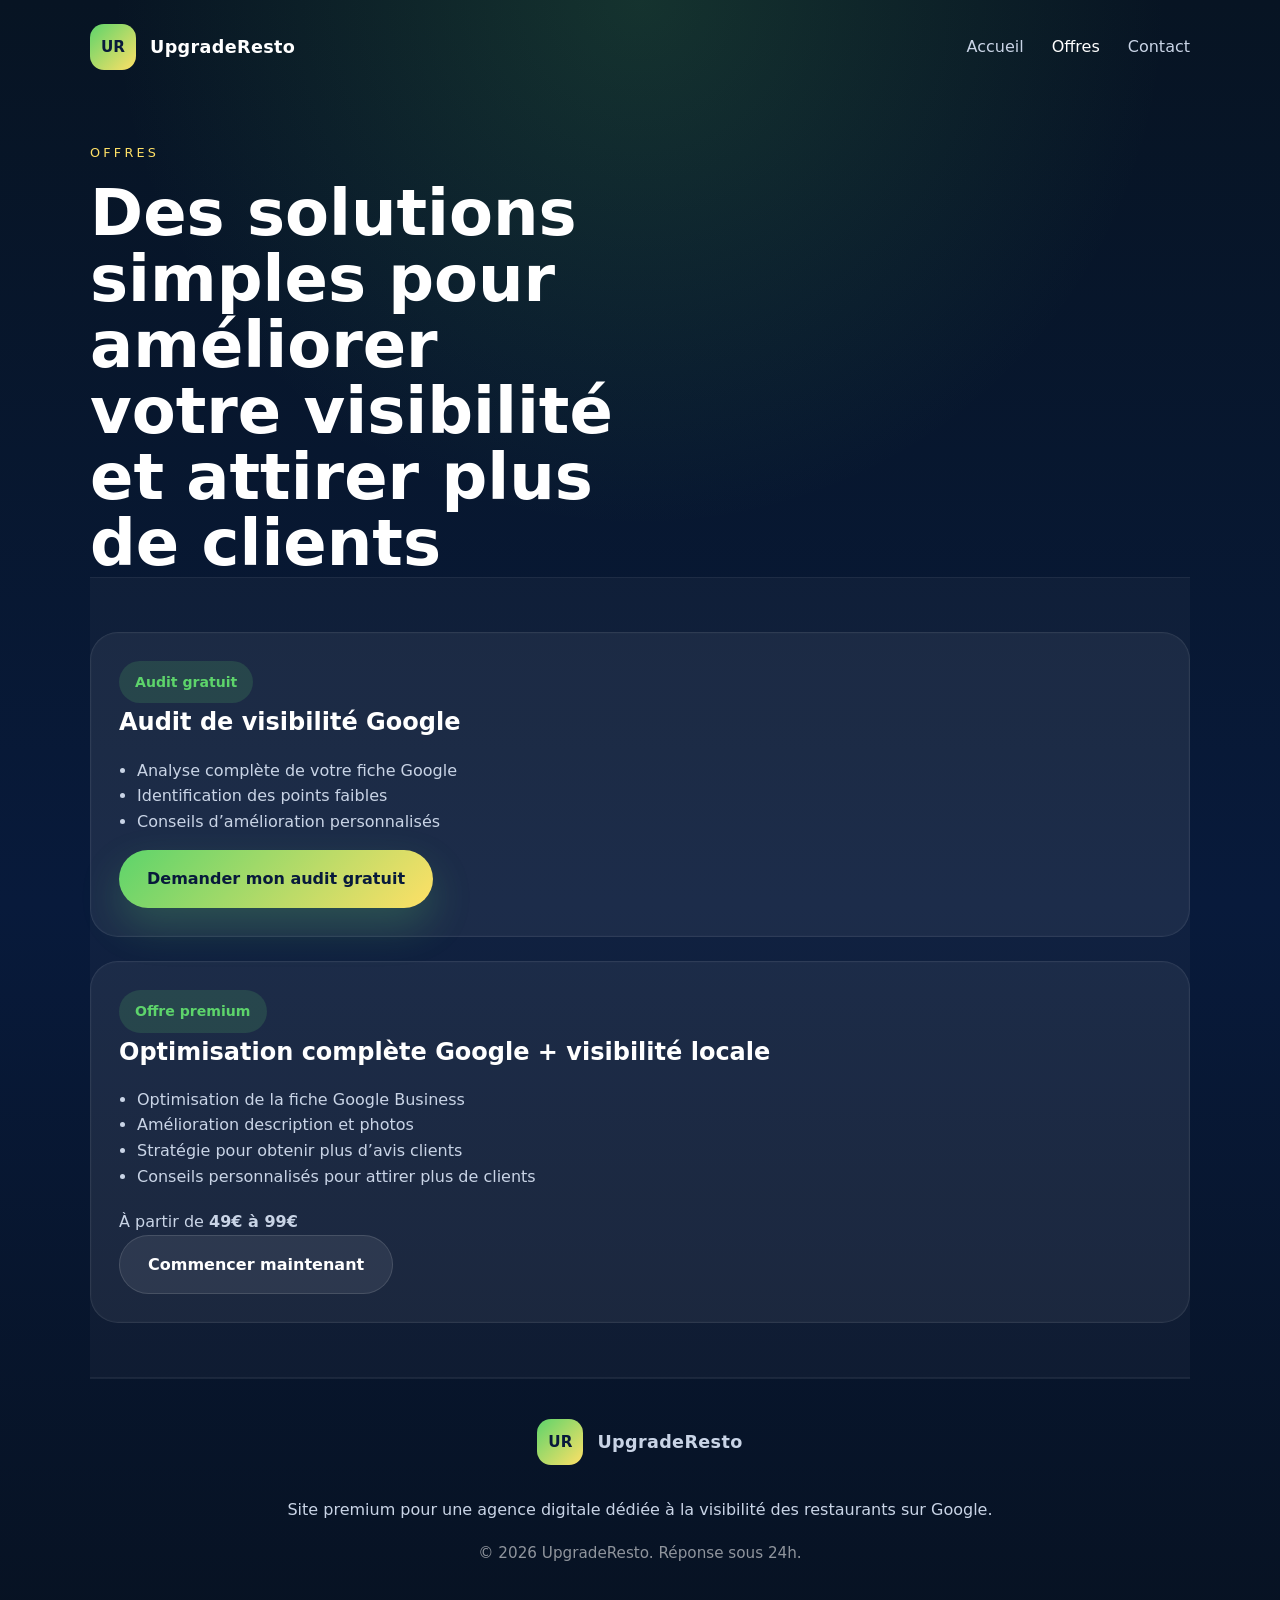
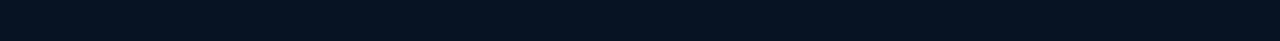
==== offres.html @ 26a1ed91 "Ajout du site UpgradeResto pour GitHub Pages" ====
<!DOCTYPE html>
<html lang="fr">
  <head>
    <meta charset="UTF-8" />
    <meta name="viewport" content="width=device-width, initial-scale=1.0" />
    <title>Offres — UpgradeResto</title>
    <meta
      name="description"
      content="Découvrez nos offres pour améliorer la visibilité de votre restaurant sur Google et attirer plus de clients."
    />
    <link rel="stylesheet" href="styles.css" />
  </head>
  <body>
    <header class="site-header">
      <div class="brand">
        <span class="brand-mark">UR</span>
        <span class="brand-text">UpgradeResto</span>
      </div>
      <nav class="main-nav" aria-label="Navigation principale">
        <a href="index.html" class="nav-link">Accueil</a>
        <a href="offres.html" class="nav-link active">Offres</a>
        <a href="contact.html" class="nav-link">Contact</a>
      </nav>
    </header>

    <main>
      <section class="section hero-small">
        <p class="eyebrow">Offres</p>
        <h1>Des solutions simples pour améliorer votre visibilité et attirer plus de clients</h1>
      </section>

      <section class="section section-soft">
        <div class="grid offers-grid">
          <article class="offer-card offer-free">
            <span class="offer-label">Audit gratuit</span>
            <h2>Audit de visibilité Google</h2>
            <ul>
              <li>Analyse complète de votre fiche Google</li>
              <li>Identification des points faibles</li>
              <li>Conseils d’amélioration personnalisés</li>
            </ul>
            <a href="contact.html" class="btn btn-primary">Demander mon audit gratuit</a>
          </article>

          <article class="offer-card offer-paid">
            <span class="offer-label">Offre premium</span>
            <h2>Optimisation complète Google + visibilité locale</h2>
            <ul>
              <li>Optimisation de la fiche Google Business</li>
              <li>Amélioration description et photos</li>
              <li>Stratégie pour obtenir plus d’avis clients</li>
              <li>Conseils personnalisés pour attirer plus de clients</li>
            </ul>
            <p class="price">À partir de <strong>49€ à 99€</strong></p>
            <a href="contact.html" class="btn btn-secondary">Commencer maintenant</a>
          </article>
        </div>
      </section>
    </main>

    <footer class="site-footer">
      <div class="footer-brand">
        <span class="brand-mark">UR</span>
        <span class="brand-text">UpgradeResto</span>
      </div>
      <p>Site premium pour une agence digitale dédiée à la visibilité des restaurants sur Google.</p>
      <p class="footer-note">© 2026 UpgradeResto. Réponse sous 24h.</p>
    </footer>
  </body>
</html>
---- styles.css ----
:root {
  color-scheme: dark;
  --bg: #081a3b;
  --surface: #0f2754;
  --surface-soft: #122f65;
  --text: #ffffff;
  --muted: #c9d4e6;
  --accent: #5dd46b;
  --accent-soft: #d8ffe1;
  --accent-alt: #ffe066;
  --border: rgba(255, 255, 255, 0.12);
  --shadow: 0 24px 80px rgba(0, 0, 0, 0.18);
}

* {
  box-sizing: border-box;
}

html,
body {
  margin: 0;
  min-height: 100%;
}

body {
  font-family: Inter, system-ui, -apple-system, BlinkMacSystemFont, "Segoe UI", sans-serif;
  background: radial-gradient(circle at top, rgba(93, 212, 107, 0.16), transparent 30%),
    linear-gradient(180deg, #071423 0%, #081a3b 55%, #071222 100%);
  color: var(--text);
  line-height: 1.6;
}

img {
  max-width: 100%;
}

a {
  color: inherit;
  text-decoration: none;
}

button,
input,
textarea {
  font: inherit;
}

.site-header,
.site-footer {
  width: min(1100px, calc(100% - 32px));
  margin: 0 auto;
}

.site-header {
  display: flex;
  align-items: center;
  justify-content: space-between;
  padding: 24px 0 18px;
}

.brand {
  display: inline-flex;
  align-items: center;
  gap: 14px;
}

.brand-mark {
  display: inline-flex;
  align-items: center;
  justify-content: center;
  width: 46px;
  height: 46px;
  border-radius: 14px;
  background: linear-gradient(135deg, var(--accent), var(--accent-alt));
  color: #081a3b;
  font-size: 0.95rem;
  font-weight: 800;
}

.brand-text {
  font-size: 1.1rem;
  letter-spacing: 0.02em;
  font-weight: 700;
}

.main-nav {
  display: flex;
  gap: 28px;
  flex-wrap: wrap;
}

.nav-link {
  color: var(--muted);
  font-weight: 500;
  transition: color 0.2s ease;
}

.nav-link:hover,
.nav-link.active {
  color: var(--text);
}

.main-nav .nav-link.active {
  position: relative;
}

.hero,
.section,
.section-soft,
.hero-small {
  width: min(1100px, calc(100% - 32px));
  margin: 0 auto;
}

.hero {
  display: grid;
  grid-template-columns: 1.2fr 1fr;
  gap: 44px;
  align-items: center;
  padding: 64px 0 42px;
}

.hero-copy {
  max-width: 640px;
}

.eyebrow {
  text-transform: uppercase;
  letter-spacing: 0.25em;
  color: var(--accent-alt);
  font-size: 0.8rem;
  margin-bottom: 18px;
}

h1,
h2,
h3 {
  margin: 0;
}

h1 {
  font-size: clamp(2.3rem, 5vw, 4rem);
  line-height: 1.03;
  max-width: 12ch;
}

.hero-text,
.section-copy,
.contact-info p {
  color: var(--muted);
  max-width: 700px;
  margin-top: 22px;
  font-size: 1.05rem;
}

.hero-actions {
  display: flex;
  flex-wrap: wrap;
  gap: 16px;
  margin-top: 34px;
}

.btn {
  display: inline-flex;
  align-items: center;
  justify-content: center;
  padding: 16px 28px;
  border-radius: 999px;
  font-weight: 700;
  transition: transform 0.2s ease, box-shadow 0.2s ease, background 0.2s ease;
  border: none;
  cursor: pointer;
}

.btn:hover {
  transform: translateY(-1px);
}

.btn-primary {
  background: linear-gradient(135deg, var(--accent), var(--accent-alt));
  color: #081a3b;
  box-shadow: 0 18px 40px rgba(93, 212, 107, 0.23);
}

.btn-secondary {
  background: rgba(255, 255, 255, 0.08);
  color: var(--text);
  border: 1px solid rgba(255, 255, 255, 0.12);
}

.hero-visual {
  position: relative;
}

.phone-mockup {
  width: 100%;
  max-width: 360px;
  margin: 0 auto;
  border-radius: 40px;
  overflow: hidden;
  border: 1px solid rgba(255, 255, 255, 0.08);
  background: linear-gradient(180deg, rgba(255, 255, 255, 0.08), rgba(255, 255, 255, 0.03));
  box-shadow: var(--shadow);
}

.phone-header {
  display: flex;
  align-items: center;
  gap: 10px;
  padding: 18px;
}

.phone-header span {
  width: 10px;
  height: 10px;
  border-radius: 50%;
  background: rgba(255, 255, 255, 0.6);
}

.phone-screen {
  padding: 24px;
}

.rating-bar {
  display: flex;
  align-items: center;
  justify-content: space-between;
  gap: 16px;
  margin-bottom: 22px;
  color: var(--text);
}

.rating-bar span {
  font-size: 1.4rem;
  font-weight: 700;
}

.stars {
  color: var(--accent-alt);
  letter-spacing: 0.08em;
}

.google-card {
  padding: 22px;
  border-radius: 24px;
  background: rgba(255, 255, 255, 0.08);
  border: 1px solid rgba(255, 255, 255, 0.1);
}

.google-card h2 {
  font-size: 1.2rem;
  margin-bottom: 10px;
}

.google-card p {
  color: var(--muted);
  margin: 0 0 14px;
}

.card-meta {
  display: flex;
  gap: 12px;
  flex-wrap: wrap;
  color: var(--accent-alt);
  font-size: 0.95rem;
}

.map-preview {
  height: 180px;
  margin-top: 20px;
  border-radius: 28px;
  background: linear-gradient(135deg, rgba(93, 212, 107, 0.18), rgba(255, 224, 102, 0.18));
}

.section {
  padding: 54px 0;
}

.section-soft {
  padding: 54px 0;
  background: rgba(255, 255, 255, 0.03);
  border-top: 1px solid rgba(255, 255, 255, 0.06);
  border-bottom: 1px solid rgba(255, 255, 255, 0.06);
}

.section-header {
  margin-bottom: 28px;
}

.section-header h2 {
  font-size: clamp(2rem, 3vw, 2.8rem);
  max-width: 10ch;
}

.grid {
  display: grid;
  gap: 24px;
}

.cards-grid {
  grid-template-columns: repeat(2, minmax(0, 1fr));
}

.card,
.offer-card {
  background: rgba(255, 255, 255, 0.05);
  border: 1px solid rgba(255, 255, 255, 0.08);
  border-radius: 28px;
  padding: 28px;
  box-shadow: inset 0 0 0 1px rgba(255, 255, 255, 0.01);
}

.card h3,
.offer-card h2 {
  margin-bottom: 14px;
}

.card p,
.offer-card p,
.offer-card li {
  color: var(--muted);
}

.offer-card ul {
  padding-left: 18px;
  margin: 16px 0;
  list-style: disc;
}

.offer-label {
  display: inline-flex;
  align-items: center;
  justify-content: center;
  padding: 10px 16px;
  border-radius: 999px;
  background: rgba(93, 212, 107, 0.16);
  color: var(--accent);
  font-weight: 700;
  font-size: 0.88rem;
}

.price {
  margin: 20px 0 0;
  font-size: 1rem;
  color: var(--text);
}

.site-footer {
  padding: 40px 0 60px;
  color: var(--muted);
  border-top: 1px solid rgba(255, 255, 255, 0.08);
  text-align: center;
}

.footer-brand {
  display: inline-flex;
  align-items: center;
  gap: 14px;
  margin-bottom: 16px;
}

.footer-note {
  margin-top: 18px;
  color: rgba(255, 255, 255, 0.55);
  font-size: 0.95rem;
}

.hero-small {
  padding: 42px 0 0;
}

.contact-section {
  padding-bottom: 72px;
}

.contact-grid {
  display: grid;
  grid-template-columns: 1.1fr 0.9fr;
  gap: 40px;
  align-items: start;
}

.contact-form {
  display: grid;
  gap: 18px;
}

.contact-form label {
  display: grid;
  gap: 10px;
  font-weight: 500;
  color: var(--text);
}

.contact-form input,
.contact-form textarea {
  width: 100%;
  padding: 16px 18px;
  border-radius: 18px;
  border: 1px solid rgba(255, 255, 255, 0.12);
  background: rgba(255, 255, 255, 0.04);
  color: var(--text);
}

.contact-form input:focus,
.contact-form textarea:focus {
  outline: none;
  border-color: rgba(93, 212, 107, 0.7);
  box-shadow: 0 0 0 4px rgba(93, 212, 107, 0.12);
}

.form-message {
  margin-top: 8px;
  font-size: 0.96rem;
  color: var(--accent);
  min-height: 1.5rem;
}

@media (max-width: 900px) {
  .hero,
  .contact-grid,
  .cards-grid {
    grid-template-columns: 1fr;
  }

  .hero {
    padding-top: 44px;
  }
}

@media (max-width: 640px) {
  .site-header,
  .site-footer,
  .hero,
  .section,
  .section-soft,
  .hero-small {
    width: min(100%, calc(100% - 24px));
  }

  .site-header {
    flex-direction: column;
    align-items: flex-start;
    gap: 18px;
    padding-top: 22px;
  }

  .main-nav {
    gap: 18px;
  }

  .hero h1,
  .section-header h2 {
    font-size: 2.4rem;
  }

  .contact-grid {
    gap: 28px;
  }
}
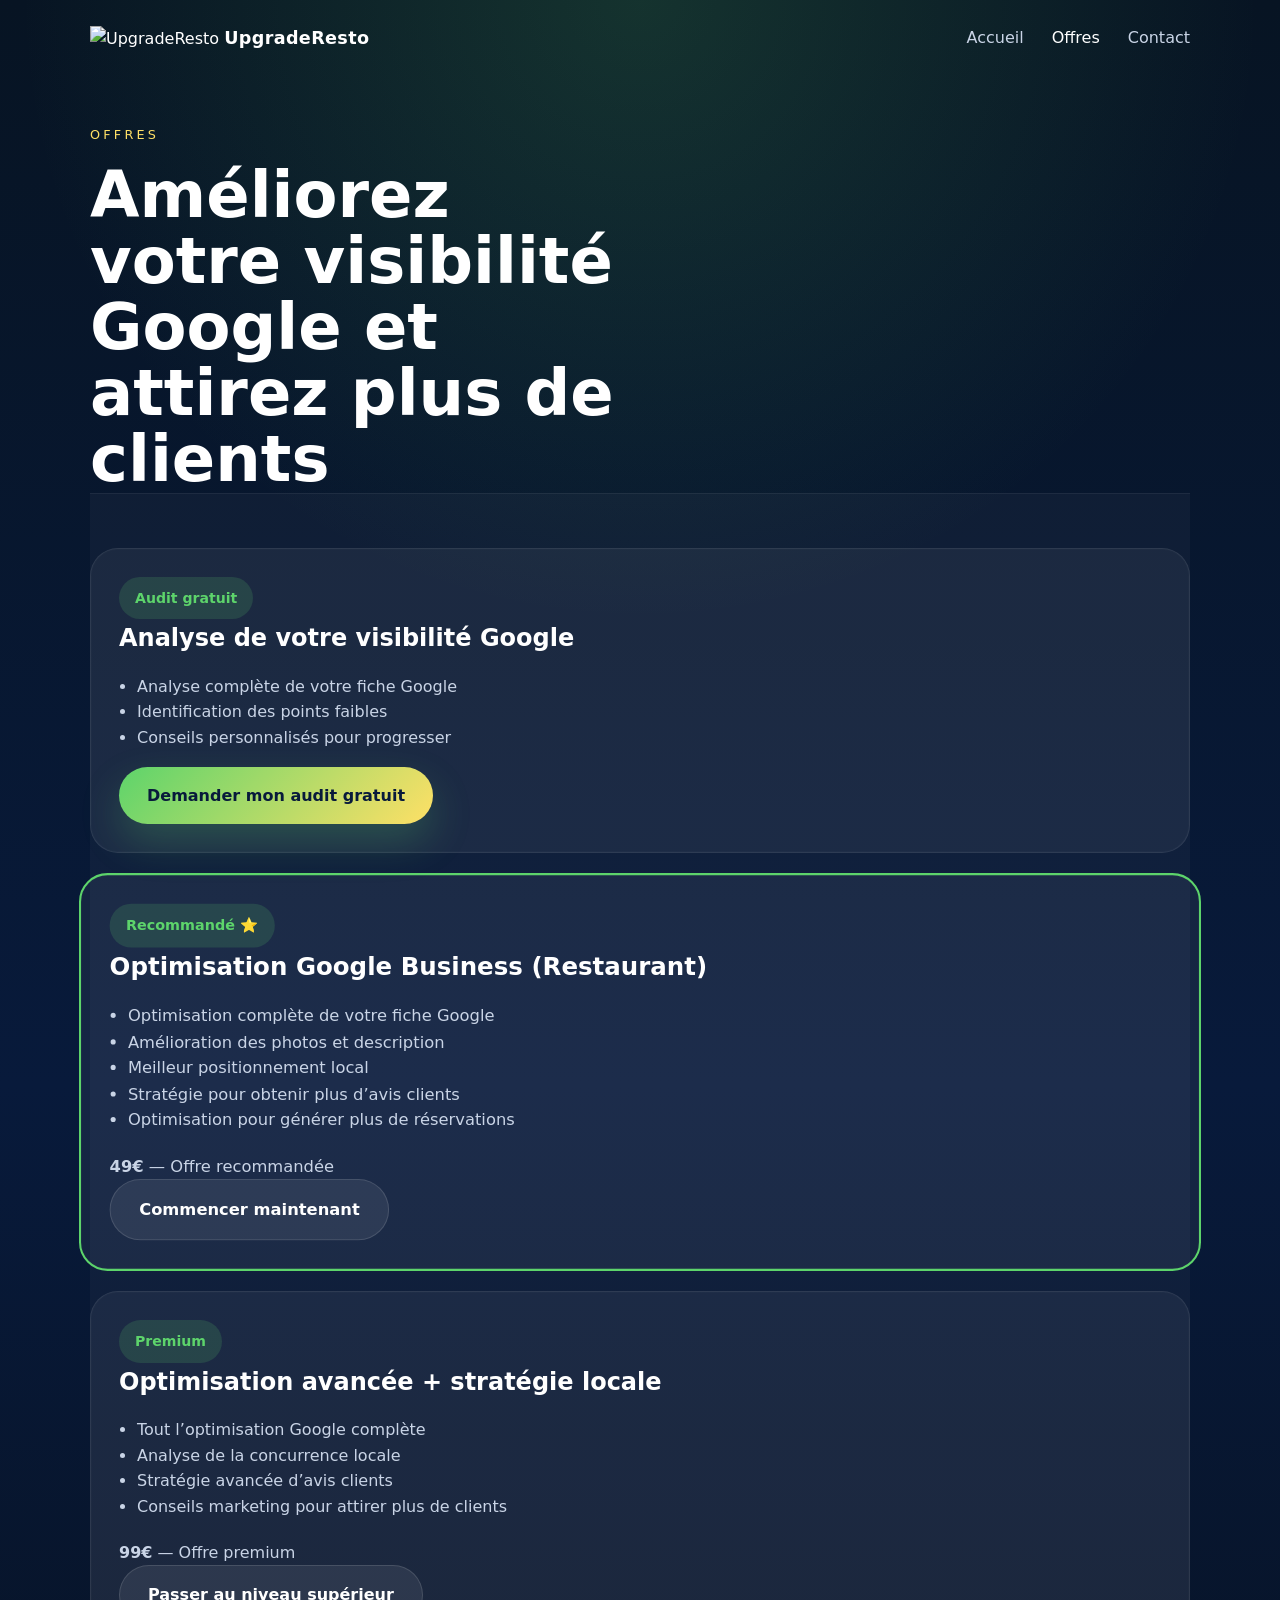
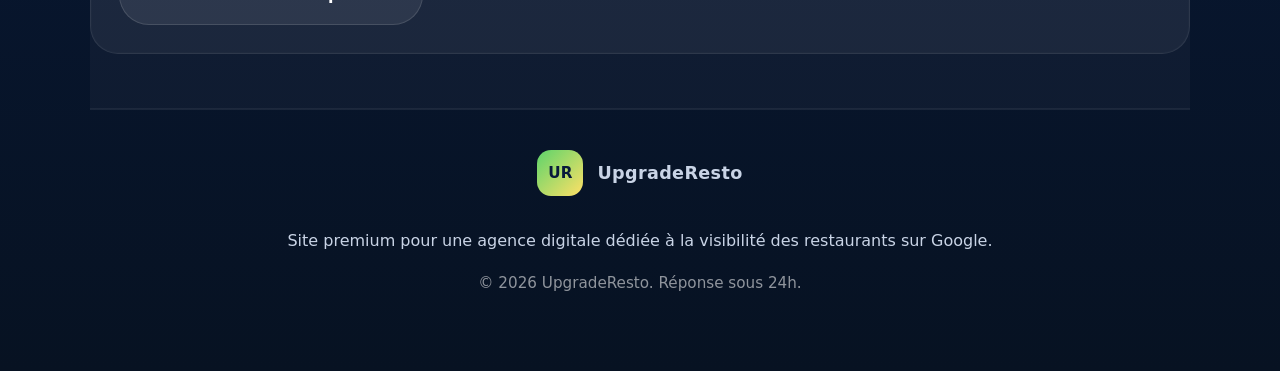
==== commit b360b97b: "Synchronise contact.html et offres.html: mise à jour URL, restructure les offres et améliore le form" ====
--- a/offres.html
+++ b/offres.html
@@ -10,12 +10,14 @@
     />
     <link rel="stylesheet" href="styles.css" />
   </head>
+
   <body>
     <header class="site-header">
-      <div class="brand">
-        <span class="brand-mark">UR</span>
+      <a href="index.html" class="logo">
+        <img src="images/logo.png" alt="UpgradeResto" />
         <span class="brand-text">UpgradeResto</span>
-      </div>
+      </a>
+
       <nav class="main-nav" aria-label="Navigation principale">
         <a href="index.html" class="nav-link">Accueil</a>
         <a href="offres.html" class="nav-link active">Offres</a>
@@ -26,34 +28,74 @@
     <main>
       <section class="section hero-small">
         <p class="eyebrow">Offres</p>
-        <h1>Des solutions simples pour améliorer votre visibilité et attirer plus de clients</h1>
+        <h1>Améliorez votre visibilité Google et attirez plus de clients</h1>
       </section>
 
       <section class="section section-soft">
         <div class="grid offers-grid">
+
+          <!-- 🟢 OFFRE GRATUITE -->
           <article class="offer-card offer-free">
             <span class="offer-label">Audit gratuit</span>
-            <h2>Audit de visibilité Google</h2>
+
+            <h2>Analyse de votre visibilité Google</h2>
+
             <ul>
               <li>Analyse complète de votre fiche Google</li>
               <li>Identification des points faibles</li>
-              <li>Conseils d’amélioration personnalisés</li>
+              <li>Conseils personnalisés pour progresser</li>
             </ul>
-            <a href="contact.html" class="btn btn-primary">Demander mon audit gratuit</a>
+
+            <a href="contact.html" class="btn btn-primary">
+              Demander mon audit gratuit
+            </a>
           </article>
 
+          <!-- ⭐ OFFRE PRINCIPALE -->
+          <article class="offer-card offer-paid" style="border:2px solid #5dd46b; transform:scale(1.02);">
+            <span class="offer-label">Recommandé ⭐</span>
+
+            <h2>Optimisation Google Business (Restaurant)</h2>
+
+            <ul>
+              <li>Optimisation complète de votre fiche Google</li>
+              <li>Amélioration des photos et description</li>
+              <li>Meilleur positionnement local</li>
+              <li>Stratégie pour obtenir plus d’avis clients</li>
+              <li>Optimisation pour générer plus de réservations</li>
+            </ul>
+
+            <p class="price">
+              <strong>49€</strong> — Offre recommandée
+            </p>
+
+            <a href="contact.html" class="btn btn-secondary">
+              Commencer maintenant
+            </a>
+          </article>
+
+          <!-- 🔵 PREMIUM -->
           <article class="offer-card offer-paid">
-            <span class="offer-label">Offre premium</span>
-            <h2>Optimisation complète Google + visibilité locale</h2>
+            <span class="offer-label">Premium</span>
+
+            <h2>Optimisation avancée + stratégie locale</h2>
+
             <ul>
-              <li>Optimisation de la fiche Google Business</li>
-              <li>Amélioration description et photos</li>
-              <li>Stratégie pour obtenir plus d’avis clients</li>
-              <li>Conseils personnalisés pour attirer plus de clients</li>
+              <li>Tout l’optimisation Google complète</li>
+              <li>Analyse de la concurrence locale</li>
+              <li>Stratégie avancée d’avis clients</li>
+              <li>Conseils marketing pour attirer plus de clients</li>
             </ul>
-            <p class="price">À partir de <strong>49€ à 99€</strong></p>
-            <a href="contact.html" class="btn btn-secondary">Commencer maintenant</a>
+
+            <p class="price">
+              <strong>99€</strong> — Offre premium
+            </p>
+
+            <a href="contact.html" class="btn btn-secondary">
+              Passer au niveau supérieur
+            </a>
           </article>
+
         </div>
       </section>
     </main>
@@ -63,7 +105,11 @@
         <span class="brand-mark">UR</span>
         <span class="brand-text">UpgradeResto</span>
       </div>
-      <p>Site premium pour une agence digitale dédiée à la visibilité des restaurants sur Google.</p>
+
+      <p>
+        Site premium pour une agence digitale dédiée à la visibilité des restaurants sur Google.
+      </p>
+
       <p class="footer-note">© 2026 UpgradeResto. Réponse sous 24h.</p>
     </footer>
   </body>
